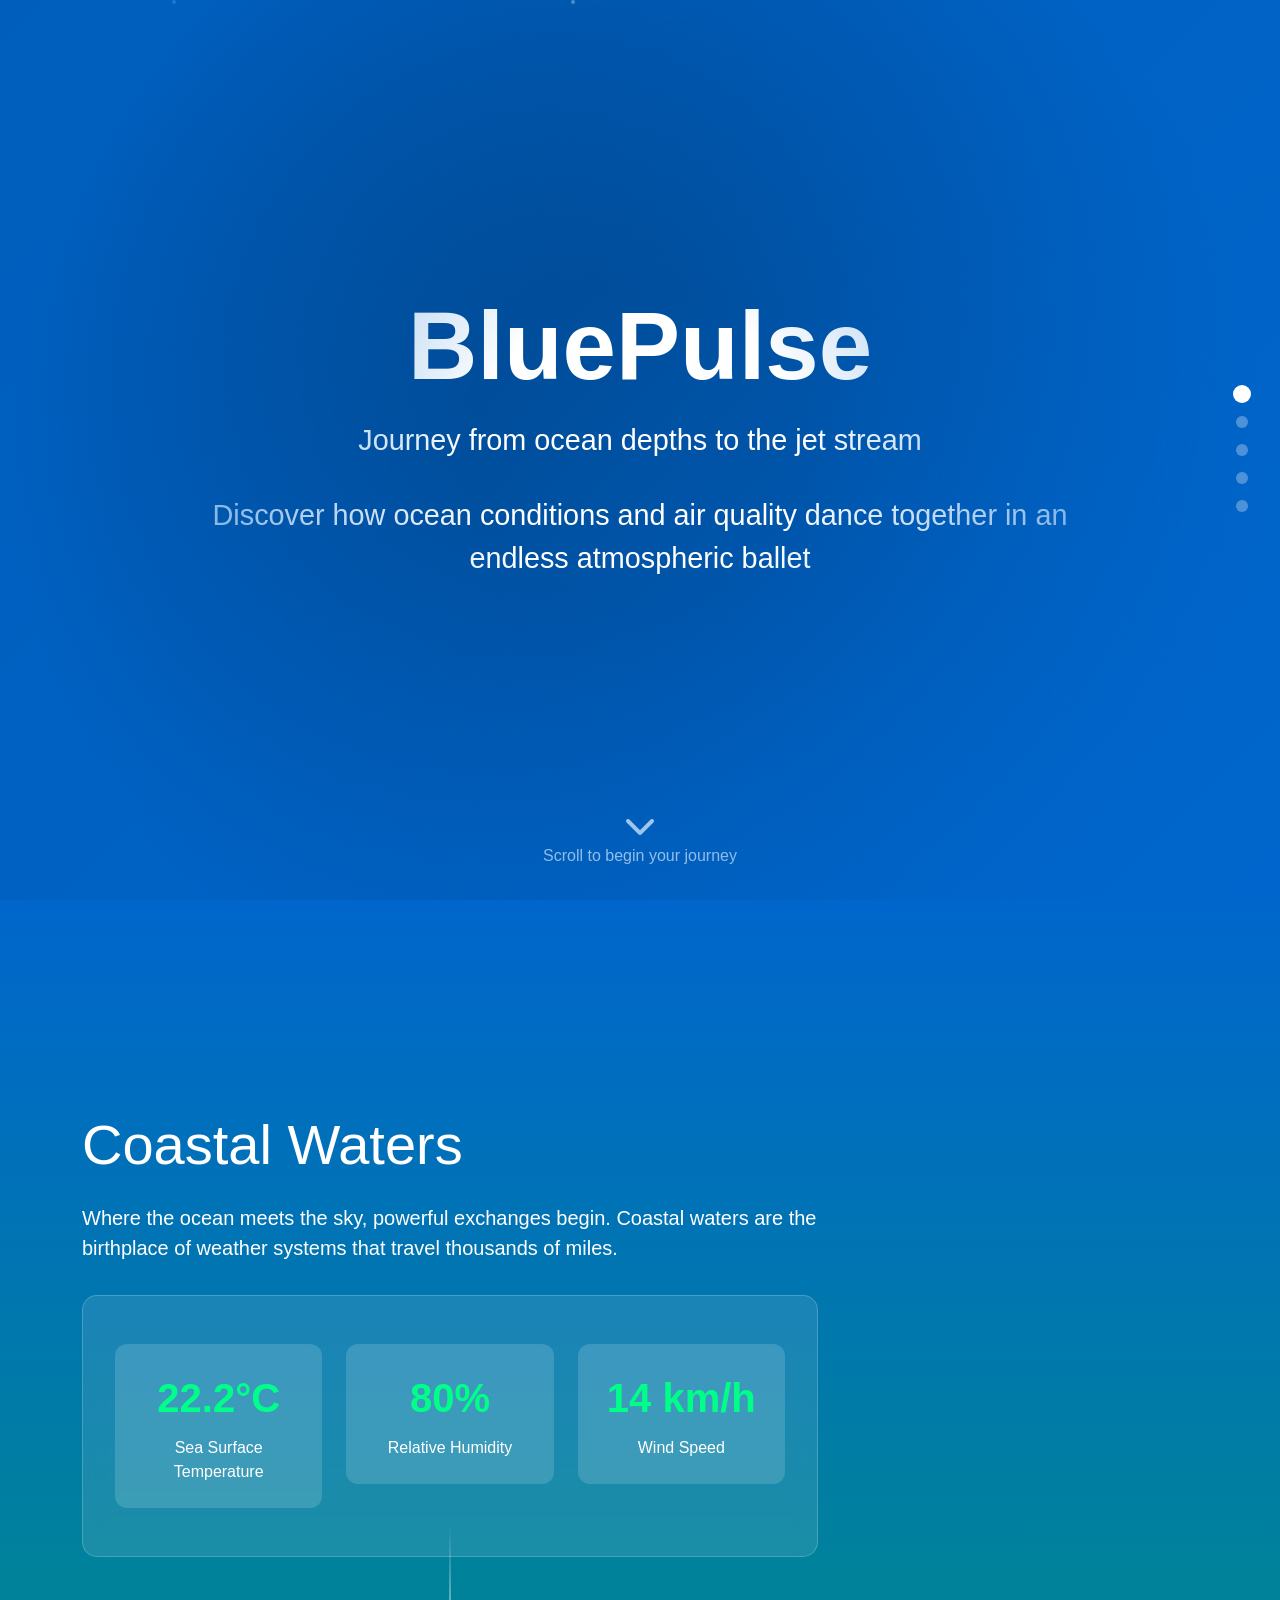
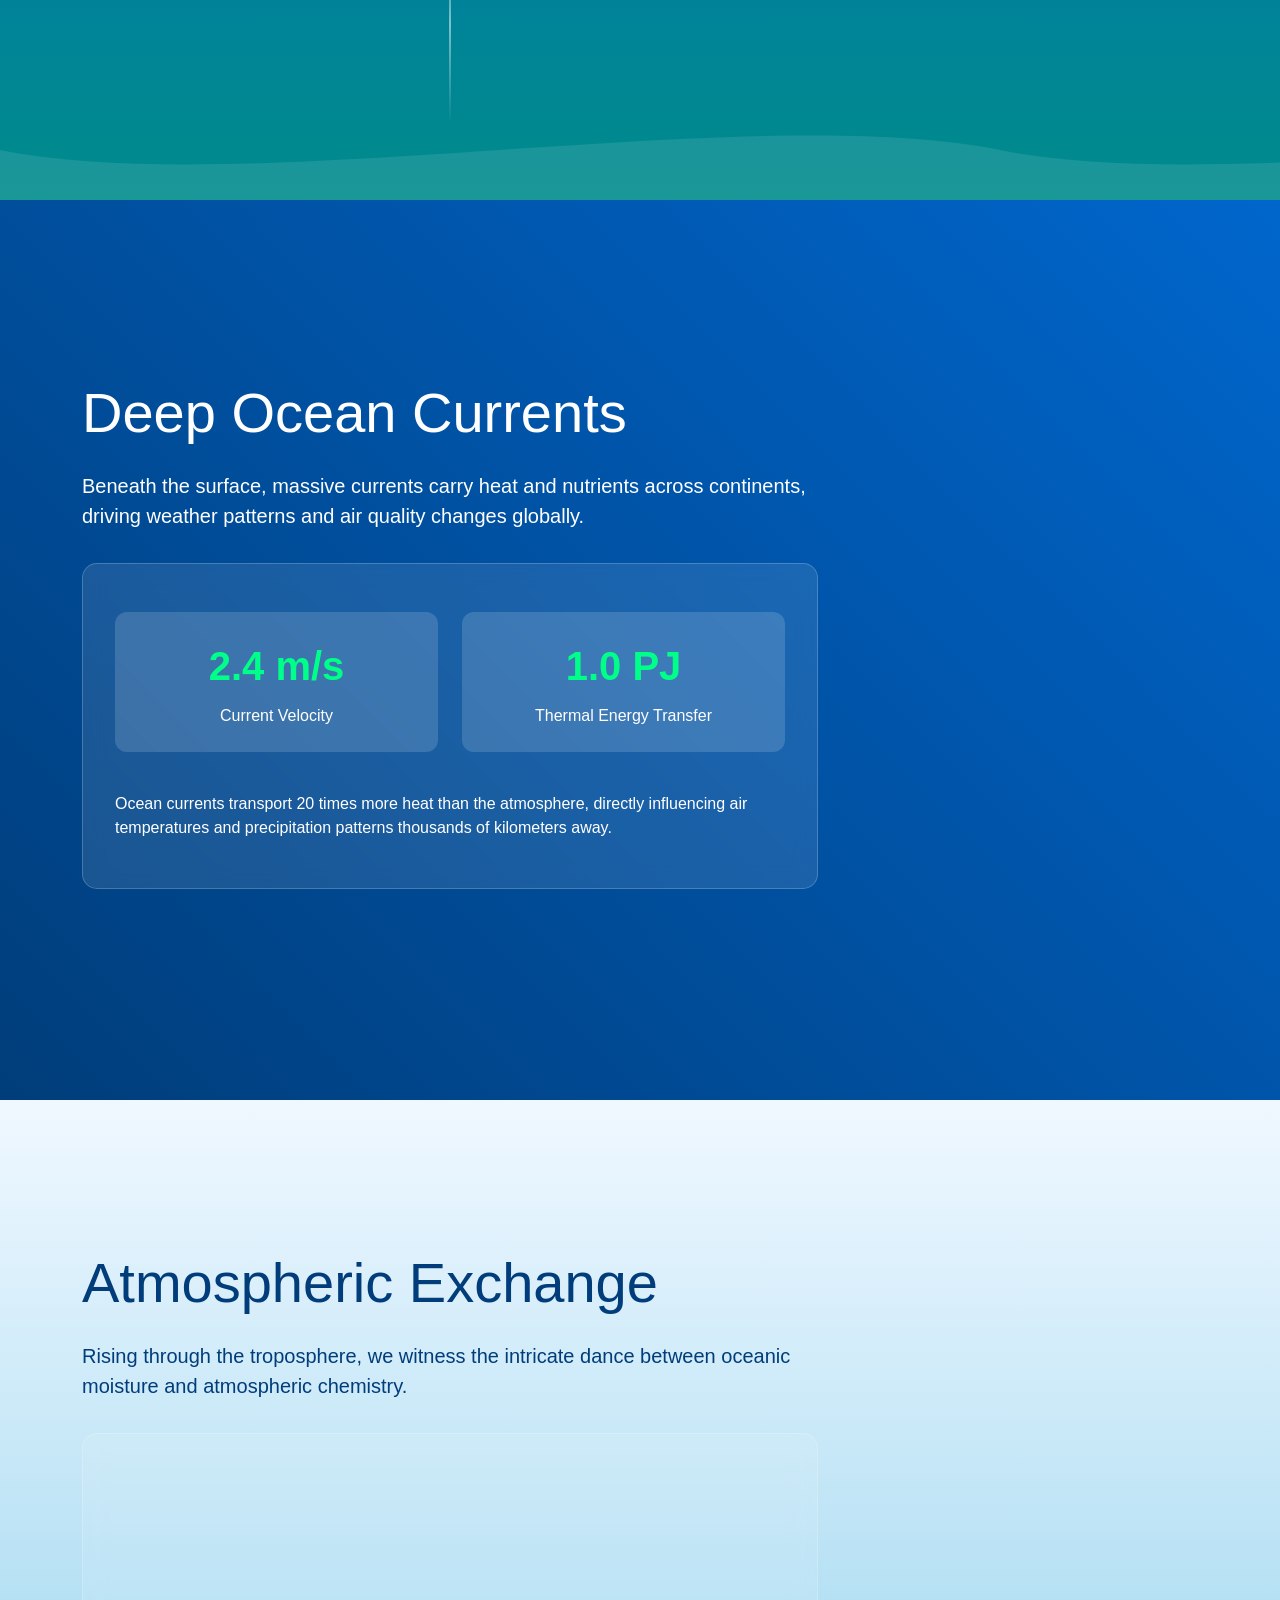
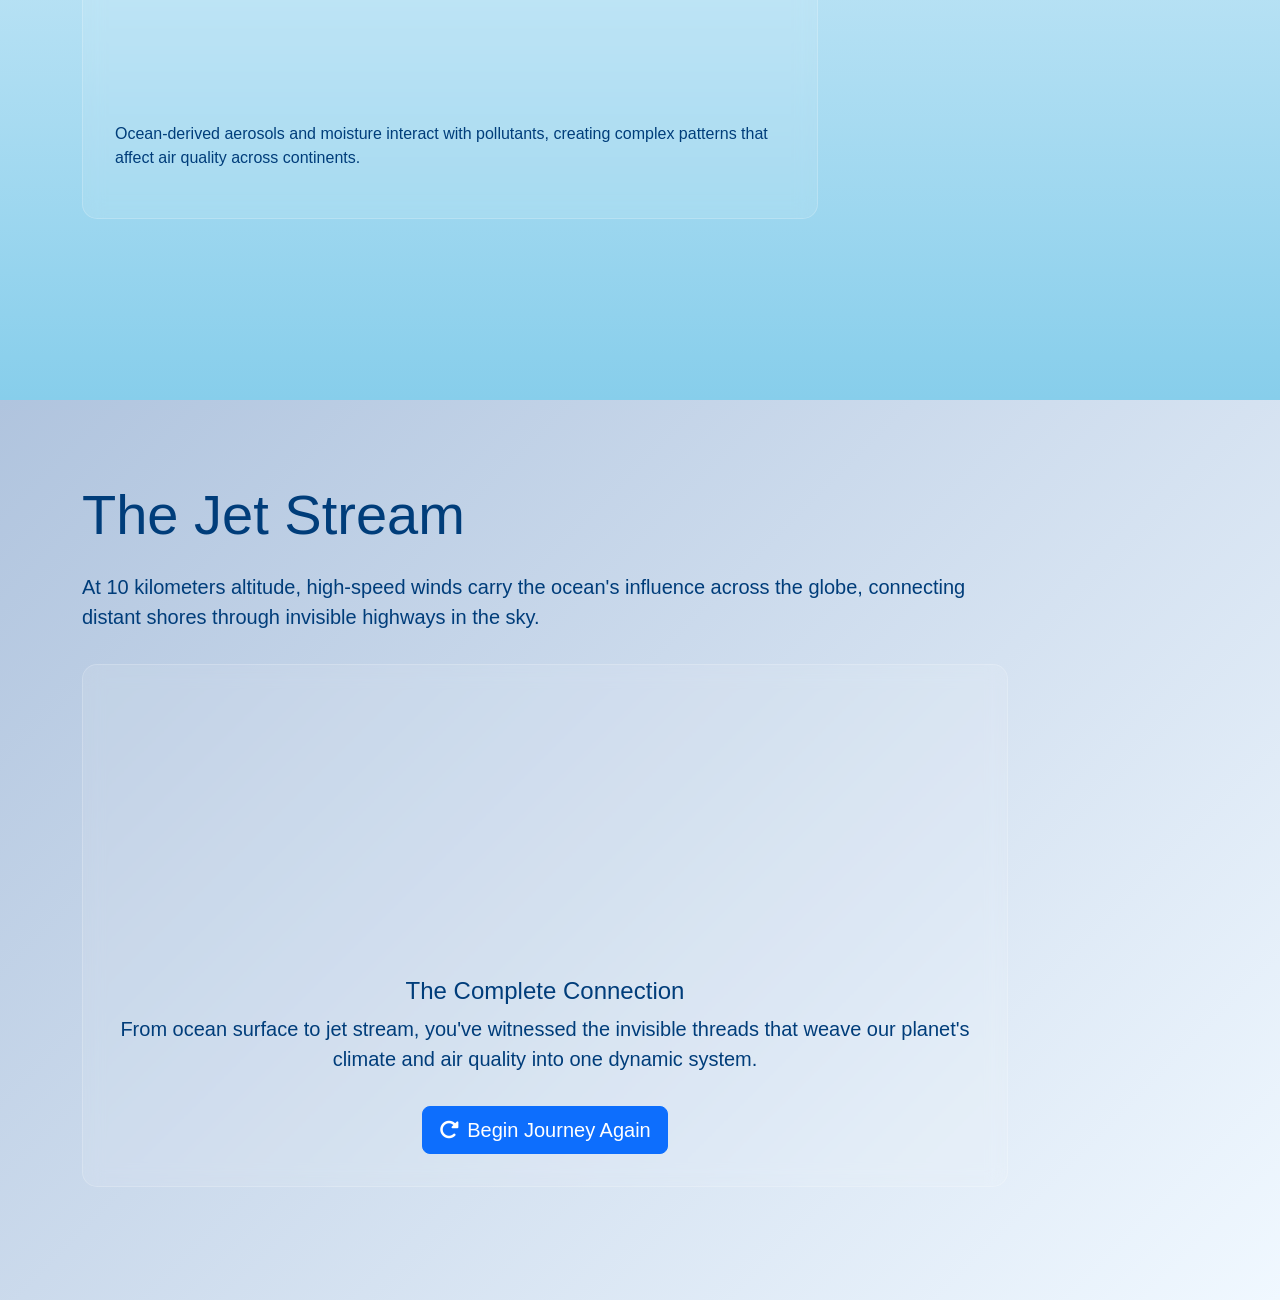
==== bluepulse-app.html @ 04c9ca3f "Add project files." ====
<!DOCTYPE html>
<html lang="en">
<head>
    <meta charset="UTF-8">
    <meta name="viewport" content="width=device-width, initial-scale=1.0">
    <title>BluePulse - Ocean to Atmosphere Journey</title>
    <link href="https://cdnjs.cloudflare.com/ajax/libs/bootstrap/5.3.2/css/bootstrap.min.css" rel="stylesheet">
    <link href="https://cdnjs.cloudflare.com/ajax/libs/font-awesome/6.4.0/css/all.min.css" rel="stylesheet">
    
    <style>
        :root {
            --ocean-blue: #0066cc;
            --deep-blue: #003d7a;
            --sky-blue: #87ceeb;
            --cloud-white: #f0f8ff;
            --wave-teal: #008b8b;
            --air-gray: #b0c4de;
        }

        * {
            margin: 0;
            padding: 0;
            box-sizing: border-box;
        }

        body {
            font-family: 'Segoe UI', Tahoma, Geneva, Verdana, sans-serif;
            overflow-x: hidden;
            background: linear-gradient(180deg, var(--deep-blue) 0%, var(--ocean-blue) 50%, var(--sky-blue) 100%);
        }

        .scroll-section {
            min-height: 100vh;
            display: flex;
            align-items: center;
            position: relative;
            padding: 2rem 0;
        }

        .hero-section {
            background: linear-gradient(135deg, var(--deep-blue) 0%, var(--ocean-blue) 100%);
            color: white;
            text-align: center;
            position: relative;
            overflow: hidden;
        }

        .hero-content h1 {
            font-size: clamp(2.5rem, 8vw, 6rem);
            font-weight: 700;
            margin-bottom: 1rem;
            animation: fadeInUp 1s ease-out;
        }

        .hero-content p {
            font-size: clamp(1.2rem, 3vw, 1.8rem);
            margin-bottom: 2rem;
            animation: fadeInUp 1s ease-out 0.3s both;
        }

        .floating-particles {
            position: absolute;
            width: 100%;
            height: 100%;
            overflow: hidden;
        }

        .particle {
            position: absolute;
            width: 4px;
            height: 4px;
            background: rgba(255, 255, 255, 0.6);
            border-radius: 50%;
            animation: float 6s infinite linear;
        }

        .coastline-section {
            background: linear-gradient(to bottom, var(--ocean-blue), var(--wave-teal));
            color: white;
        }

        .ocean-section {
            background: linear-gradient(45deg, var(--deep-blue), var(--ocean-blue));
            color: white;
        }

        .atmosphere-section {
            background: linear-gradient(to top, var(--sky-blue), var(--cloud-white));
            color: var(--deep-blue);
        }

        .jetstream-section {
            background: linear-gradient(135deg, var(--air-gray), var(--cloud-white));
            color: var(--deep-blue);
        }

        .data-visualization {
            background: rgba(255, 255, 255, 0.1);
            border-radius: 15px;
            padding: 2rem;
            margin: 2rem 0;
            backdrop-filter: blur(10px);
            border: 1px solid rgba(255, 255, 255, 0.2);
        }

        .wave-animation {
            position: absolute;
            bottom: 0;
            left: 0;
            width: 100%;
            height: 100px;
            background: url("data:image/svg+xml,%3Csvg xmlns='http://www.w3.org/2000/svg' viewBox='0 0 1200 120'%3E%3Cpath d='M0,60 C300,120 900,0 1200,60 L1200,120 L0,120 Z' fill='rgba(255,255,255,0.1)'/%3E%3C/svg%3E") repeat-x;
            animation: wave 3s ease-in-out infinite;
        }

        .progress-indicator {
            position: fixed;
            top: 50%;
            right: 2rem;
            transform: translateY(-50%);
            z-index: 1000;
            display: flex;
            flex-direction: column;
            gap: 1rem;
        }

        .progress-dot {
            width: 12px;
            height: 12px;
            border-radius: 50%;
            background: rgba(255, 255, 255, 0.3);
            transition: all 0.3s ease;
            cursor: pointer;
        }

        .progress-dot.active {
            background: white;
            transform: scale(1.5);
        }

        .metric-card {
            background: rgba(255, 255, 255, 0.15);
            border-radius: 12px;
            padding: 1.5rem;
            margin: 1rem 0;
            text-align: center;
            transform: translateY(20px);
            opacity: 0;
            transition: all 0.6s ease;
        }

        .metric-card.visible {
            transform: translateY(0);
            opacity: 1;
        }

        .metric-value {
            font-size: 2.5rem;
            font-weight: bold;
            margin-bottom: 0.5rem;
        }

        .flying-transition {
            position: fixed;
            top: 0;
            left: 0;
            width: 100%;
            height: 100%;
            background: radial-gradient(circle, transparent 20%, rgba(0, 102, 204, 0.8) 80%);
            pointer-events: none;
            opacity: 0;
            transition: opacity 0.5s ease;
            z-index: 999;
        }

        .flying-transition.active {
            opacity: 1;
        }

        .scroll-prompt {
            position: absolute;
            bottom: 2rem;
            left: 50%;
            transform: translateX(-50%);
            color: white;
            text-align: center;
            animation: bounce 2s infinite;
        }

        .connection-line {
            position: absolute;
            width: 2px;
            height: 200px;
            background: linear-gradient(to bottom, transparent, rgba(255, 255, 255, 0.5), transparent);
            left: 50%;
            transform: translateX(-50%);
            animation: pulse 2s infinite;
        }

        @keyframes fadeInUp {
            from {
                opacity: 0;
                transform: translateY(30px);
            }
            to {
                opacity: 1;
                transform: translateY(0);
            }
        }

        @keyframes float {
            0% {
                transform: translateY(100vh) rotate(0deg);
                opacity: 0;
            }
            10% {
                opacity: 1;
            }
            90% {
                opacity: 1;
            }
            100% {
                transform: translateY(-100px) rotate(360deg);
                opacity: 0;
            }
        }

        @keyframes wave {
            0%, 100% {
                transform: translateX(0);
            }
            50% {
                transform: translateX(-20px);
            }
        }

        @keyframes bounce {
            0%, 20%, 50%, 80%, 100% {
                transform: translateX(-50%) translateY(0);
            }
            40% {
                transform: translateX(-50%) translateY(-10px);
            }
            60% {
                transform: translateX(-50%) translateY(-5px);
            }
        }

        @keyframes pulse {
            0%, 100% {
                opacity: 0.5;
                transform: translateX(-50%) scaleY(1);
            }
            50% {
                opacity: 1;
                transform: translateX(-50%) scaleY(1.1);
            }
        }

        @media (max-width: 768px) {
            .progress-indicator {
                right: 1rem;
            }
            
            .data-visualization {
                padding: 1rem;
                margin: 1rem 0;
            }
            
            .metric-card {
                padding: 1rem;
            }
            
            .metric-value {
                font-size: 2rem;
            }
        }
    </style>
</head>
<body>
    <!-- Flying Transition Effect -->
    <div class="flying-transition" id="flyingTransition"></div>

    <!-- Progress Indicator -->
    <div class="progress-indicator" id="progressIndicator">
        <div class="progress-dot active" data-section="0"></div>
        <div class="progress-dot" data-section="1"></div>
        <div class="progress-dot" data-section="2"></div>
        <div class="progress-dot" data-section="3"></div>
        <div class="progress-dot" data-section="4"></div>
    </div>

    <!-- Hero Section -->
    <section class="scroll-section hero-section" id="section-0">
        <div class="floating-particles" id="particles"></div>
        <div class="container">
            <div class="row justify-content-center">
                <div class="col-lg-10">
                    <div class="hero-content">
                        <h1>BluePulse</h1>
                        <p>Journey from ocean depths to the jet stream</p>
                        <p class="lead">Discover how ocean conditions and air quality dance together in an endless atmospheric ballet</p>
                        <div class="scroll-prompt">
                            <i class="fas fa-chevron-down fa-2x"></i>
                            <div>Scroll to begin your journey</div>
                        </div>
                    </div>
                </div>
            </div>
        </div>
    </section>

    <!-- Coastline Section -->
    <section class="scroll-section coastline-section" id="section-1">
        <div class="wave-animation"></div>
        <div class="container">
            <div class="row">
                <div class="col-lg-8">
                    <h2 class="display-4 mb-4">Coastal Waters</h2>
                    <p class="lead">Where the ocean meets the sky, powerful exchanges begin. Coastal waters are the birthplace of weather systems that travel thousands of miles.</p>
                    
                    <div class="data-visualization">
                        <div class="row">
                            <div class="col-md-4">
                                <div class="metric-card" data-animate="coastline">
                                    <div class="metric-value" id="seaTemp">22.5°C</div>
                                    <div>Sea Surface Temperature</div>
                                </div>
                            </div>
                            <div class="col-md-4">
                                <div class="metric-card" data-animate="coastline">
                                    <div class="metric-value" id="humidity">78%</div>
                                    <div>Relative Humidity</div>
                                </div>
                            </div>
                            <div class="col-md-4">
                                <div class="metric-card" data-animate="coastline">
                                    <div class="metric-value" id="windSpeed">12 km/h</div>
                                    <div>Wind Speed</div>
                                </div>
                            </div>
                        </div>
                        <div class="connection-line"></div>
                    </div>
                </div>
            </div>
        </div>
    </section>

    <!-- Ocean Section -->
    <section class="scroll-section ocean-section" id="section-2">
        <div class="container">
            <div class="row">
                <div class="col-lg-8">
                    <h2 class="display-4 mb-4">Deep Ocean Currents</h2>
                    <p class="lead">Beneath the surface, massive currents carry heat and nutrients across continents, driving weather patterns and air quality changes globally.</p>
                    
                    <div class="data-visualization">
                        <div class="row">
                            <div class="col-md-6">
                                <div class="metric-card" data-animate="ocean">
                                    <div class="metric-value" id="currentSpeed">2.3 m/s</div>
                                    <div>Current Velocity</div>
                                </div>
                            </div>
                            <div class="col-md-6">
                                <div class="metric-card" data-animate="ocean">
                                    <div class="metric-value" id="thermalEnergy">1.2 PJ</div>
                                    <div>Thermal Energy Transfer</div>
                                </div>
                            </div>
                        </div>
                        <p class="mt-4">Ocean currents transport 20 times more heat than the atmosphere, directly influencing air temperatures and precipitation patterns thousands of kilometers away.</p>
                    </div>
                </div>
            </div>
        </div>
    </section>

    <!-- Atmosphere Section -->
    <section class="scroll-section atmosphere-section" id="section-3">
        <div class="container">
            <div class="row">
                <div class="col-lg-8">
                    <h2 class="display-4 mb-4">Atmospheric Exchange</h2>
                    <p class="lead">Rising through the troposphere, we witness the intricate dance between oceanic moisture and atmospheric chemistry.</p>
                    
                    <div class="data-visualization">
                        <div class="row">
                            <div class="col-md-4">
                                <div class="metric-card" data-animate="atmosphere">
                                    <div class="metric-value" id="pm25">18 μg/m³</div>
                                    <div>PM2.5 Concentration</div>
                                </div>
                            </div>
                            <div class="col-md-4">
                                <div class="metric-card" data-animate="atmosphere">
                                    <div class="metric-value" id="ozone">65 ppb</div>
                                    <div>Ground-level Ozone</div>
                                </div>
                            </div>
                            <div class="col-md-4">
                                <div class="metric-card" data-animate="atmosphere">
                                    <div class="metric-value" id="pressure">1013 hPa</div>
                                    <div>Atmospheric Pressure</div>
                                </div>
                            </div>
                        </div>
                        <p class="mt-4">Ocean-derived aerosols and moisture interact with pollutants, creating complex patterns that affect air quality across continents.</p>
                    </div>
                </div>
            </div>
        </div>
    </section>

    <!-- Jet Stream Section -->
    <section class="scroll-section jetstream-section" id="section-4">
        <div class="container">
            <div class="row">
                <div class="col-lg-10">
                    <h2 class="display-4 mb-4">The Jet Stream</h2>
                    <p class="lead">At 10 kilometers altitude, high-speed winds carry the ocean's influence across the globe, connecting distant shores through invisible highways in the sky.</p>
                    
                    <div class="data-visualization">
                        <div class="row">
                            <div class="col-md-3">
                                <div class="metric-card" data-animate="jetstream">
                                    <div class="metric-value" id="jetSpeed">180 km/h</div>
                                    <div>Jet Stream Velocity</div>
                                </div>
                            </div>
                            <div class="col-md-3">
                                <div class="metric-card" data-animate="jetstream">
                                    <div class="metric-value" id="altitude">10.5 km</div>
                                    <div>Altitude</div>
                                </div>
                            </div>
                            <div class="col-md-3">
                                <div class="metric-card" data-animate="jetstream">
                                    <div class="metric-value" id="transport">50 Mt</div>
                                    <div>Daily Mass Transport</div>
                                </div>
                            </div>
                            <div class="col-md-3">
                                <div class="metric-card" data-animate="jetstream">
                                    <div class="metric-value" id="globalCoverage">95%</div>
                                    <div>Global Coverage</div>
                                </div>
                            </div>
                        </div>
                        <div class="mt-5 text-center">
                            <h4>The Complete Connection</h4>
                            <p class="lead">From ocean surface to jet stream, you've witnessed the invisible threads that weave our planet's climate and air quality into one dynamic system.</p>
                            <button class="btn btn-primary btn-lg mt-3" onclick="restartJourney()">
                                <i class="fas fa-redo-alt me-2"></i>Begin Journey Again
                            </button>
                        </div>
                    </div>
                </div>
            </div>
        </div>
    </section>

    <script src="https://cdnjs.cloudflare.com/ajax/libs/bootstrap/5.3.2/js/bootstrap.bundle.min.js"></script>
    
    <script>
        class BluePulseApp {
            constructor() {
                this.currentSection = 0;
                this.sections = document.querySelectorAll('.scroll-section');
                this.progressDots = document.querySelectorAll('.progress-dot');
                this.flyingTransition = document.getElementById('flyingTransition');
                this.isTransitioning = false;
                
                this.init();
            }

            init() {
                this.createParticles();
                this.setupScrollListeners();
                this.setupProgressIndicator();
                this.animateMetrics();
                this.updateDataValues();
                
                // Start data animation interval
                setInterval(() => this.updateDataValues(), 3000);
            }

            createParticles() {
                const particlesContainer = document.getElementById('particles');
                const particleCount = window.innerWidth < 768 ? 30 : 60;

                for (let i = 0; i < particleCount; i++) {
                    setTimeout(() => {
                        const particle = document.createElement('div');
                        particle.className = 'particle';
                        particle.style.left = Math.random() * 100 + '%';
                        particle.style.animationDelay = Math.random() * 6 + 's';
                        particle.style.animationDuration = (4 + Math.random() * 4) + 's';
                        particlesContainer.appendChild(particle);
                    }, i * 100);
                }
            }

            setupScrollListeners() {
                let ticking = false;
                
                window.addEventListener('scroll', () => {
                    if (!ticking) {
                        requestAnimationFrame(() => {
                            this.handleScroll();
                            ticking = false;
                        });
                        ticking = true;
                    }
                });

                // Smooth scrolling for mobile
                window.addEventListener('touchmove', this.handleScroll.bind(this), { passive: true });
            }

            handleScroll() {
                if (this.isTransitioning) return;

                const scrollPosition = window.pageYOffset;
                const windowHeight = window.innerHeight;
                const totalHeight = document.documentElement.scrollHeight - windowHeight;
                
                // Calculate current section based on scroll position
                const newSection = Math.min(
                    Math.floor((scrollPosition / totalHeight) * this.sections.length),
                    this.sections.length - 1
                );

                if (newSection !== this.currentSection) {
                    this.transitionToSection(newSection);
                }

                // Update progress indicator
                this.updateProgressIndicator(scrollPosition / totalHeight);
                
                // Animate visible metric cards
                this.animateVisibleCards();
            }

            transitionToSection(newSection) {
                if (this.isTransitioning) return;
                
                this.isTransitioning = true;
                this.currentSection = newSection;

                // Flying transition effect
                this.flyingTransition.classList.add('active');
                
                setTimeout(() => {
                    this.flyingTransition.classList.remove('active');
                    this.isTransitioning = false;
                }, 500);

                // Update progress dots
                this.progressDots.forEach((dot, index) => {
                    dot.classList.toggle('active', index === newSection);
                });
            }

            setupProgressIndicator() {
                this.progressDots.forEach((dot, index) => {
                    dot.addEventListener('click', () => {
                        this.scrollToSection(index);
                    });
                });
            }

            scrollToSection(sectionIndex) {
                const section = this.sections[sectionIndex];
                section.scrollIntoView({ behavior: 'smooth' });
            }

            updateProgressIndicator(progress) {
                const totalSections = this.sections.length;
                const currentSectionProgress = progress * totalSections;
                
                this.progressDots.forEach((dot, index) => {
                    const isActive = index <= currentSectionProgress;
                    dot.style.opacity = isActive ? '1' : '0.3';
                    dot.style.transform = index === Math.floor(currentSectionProgress) 
                        ? 'scale(1.5)' : 'scale(1)';
                });
            }

            animateVisibleCards() {
                const cards = document.querySelectorAll('.metric-card');
                
                cards.forEach(card => {
                    const rect = card.getBoundingClientRect();
                    const isVisible = rect.top < window.innerHeight && rect.bottom > 0;
                    
                    if (isVisible) {
                        card.classList.add('visible');
                    }
                });
            }

            animateMetrics() {
                // Initial animation for all metric cards
                setTimeout(() => {
                    this.animateVisibleCards();
                }, 1000);
            }

            updateDataValues() {
                // Simulate real-time data updates with realistic variations
                const updates = {
                    seaTemp: () => (22.5 + (Math.random() - 0.5) * 2).toFixed(1) + '°C',
                    humidity: () => Math.floor(75 + Math.random() * 10) + '%',
                    windSpeed: () => Math.floor(10 + Math.random() * 8) + ' km/h',
                    currentSpeed: () => (2.0 + Math.random() * 0.8).toFixed(1) + ' m/s',
                    thermalEnergy: () => (1.0 + Math.random() * 0.5).toFixed(1) + ' PJ',
                    pm25: () => Math.floor(15 + Math.random() * 10) + ' μg/m³',
                    ozone: () => Math.floor(60 + Math.random() * 15) + ' ppb',
                    pressure: () => Math.floor(1008 + Math.random() * 10) + ' hPa',
                    jetSpeed: () => Math.floor(160 + Math.random() * 40) + ' km/h',
                    altitude: () => (10.2 + Math.random() * 0.6).toFixed(1) + ' km',
                    transport: () => Math.floor(45 + Math.random() * 15) + ' Mt',
                    globalCoverage: () => Math.floor(92 + Math.random() * 6) + '%'
                };

                Object.entries(updates).forEach(([id, updateFn]) => {
                    const element = document.getElementById(id);
                    if (element) {
                        element.textContent = updateFn();
                        element.style.transition = 'color 0.3s ease';
                        element.style.color = '#00ff88';
                        setTimeout(() => {
                            element.style.color = '';
                        }, 300);
                    }
                });
            }

            restartJourney() {
                window.scrollTo({ top: 0, behavior: 'smooth' });
                this.currentSection = 0;
                this.updateProgressIndicator(0);
            }
        }

        // Global restart function
        function restartJourney() {
            window.scrollTo({ top: 0, behavior: 'smooth' });
        }

        // Initialize app when DOM is loaded
        document.addEventListener('DOMContentLoaded', () => {
            const app = new BluePulseApp();
            
            // Expose restart function globally
            window.restartJourney = () => app.restartJourney();
        });

        // Handle window resize
        window.addEventListener('resize', () => {
            // Recreate particles for responsive design
            const particlesContainer = document.getElementById('particles');
            if (particlesContainer) {
                particlesContainer.innerHTML = '';
                setTimeout(() => {
                    const app = new BluePulseApp();
                }, 100);
            }
        });

        // Optimize performance for mobile
        if ('ontouchstart' in window) {
            document.body.style.overflowX = 'hidden';
            
            // Reduce particle count on mobile
            const style = document.createElement('style');
            style.textContent = `
                @media (max-width: 768px) {
                    .particle { animation-duration: 8s !important; }
                    .wave-animation { animation-duration: 4s !important; }
                }
            `;
            document.head.appendChild(style);
        }
    </script>
</body>
</html>
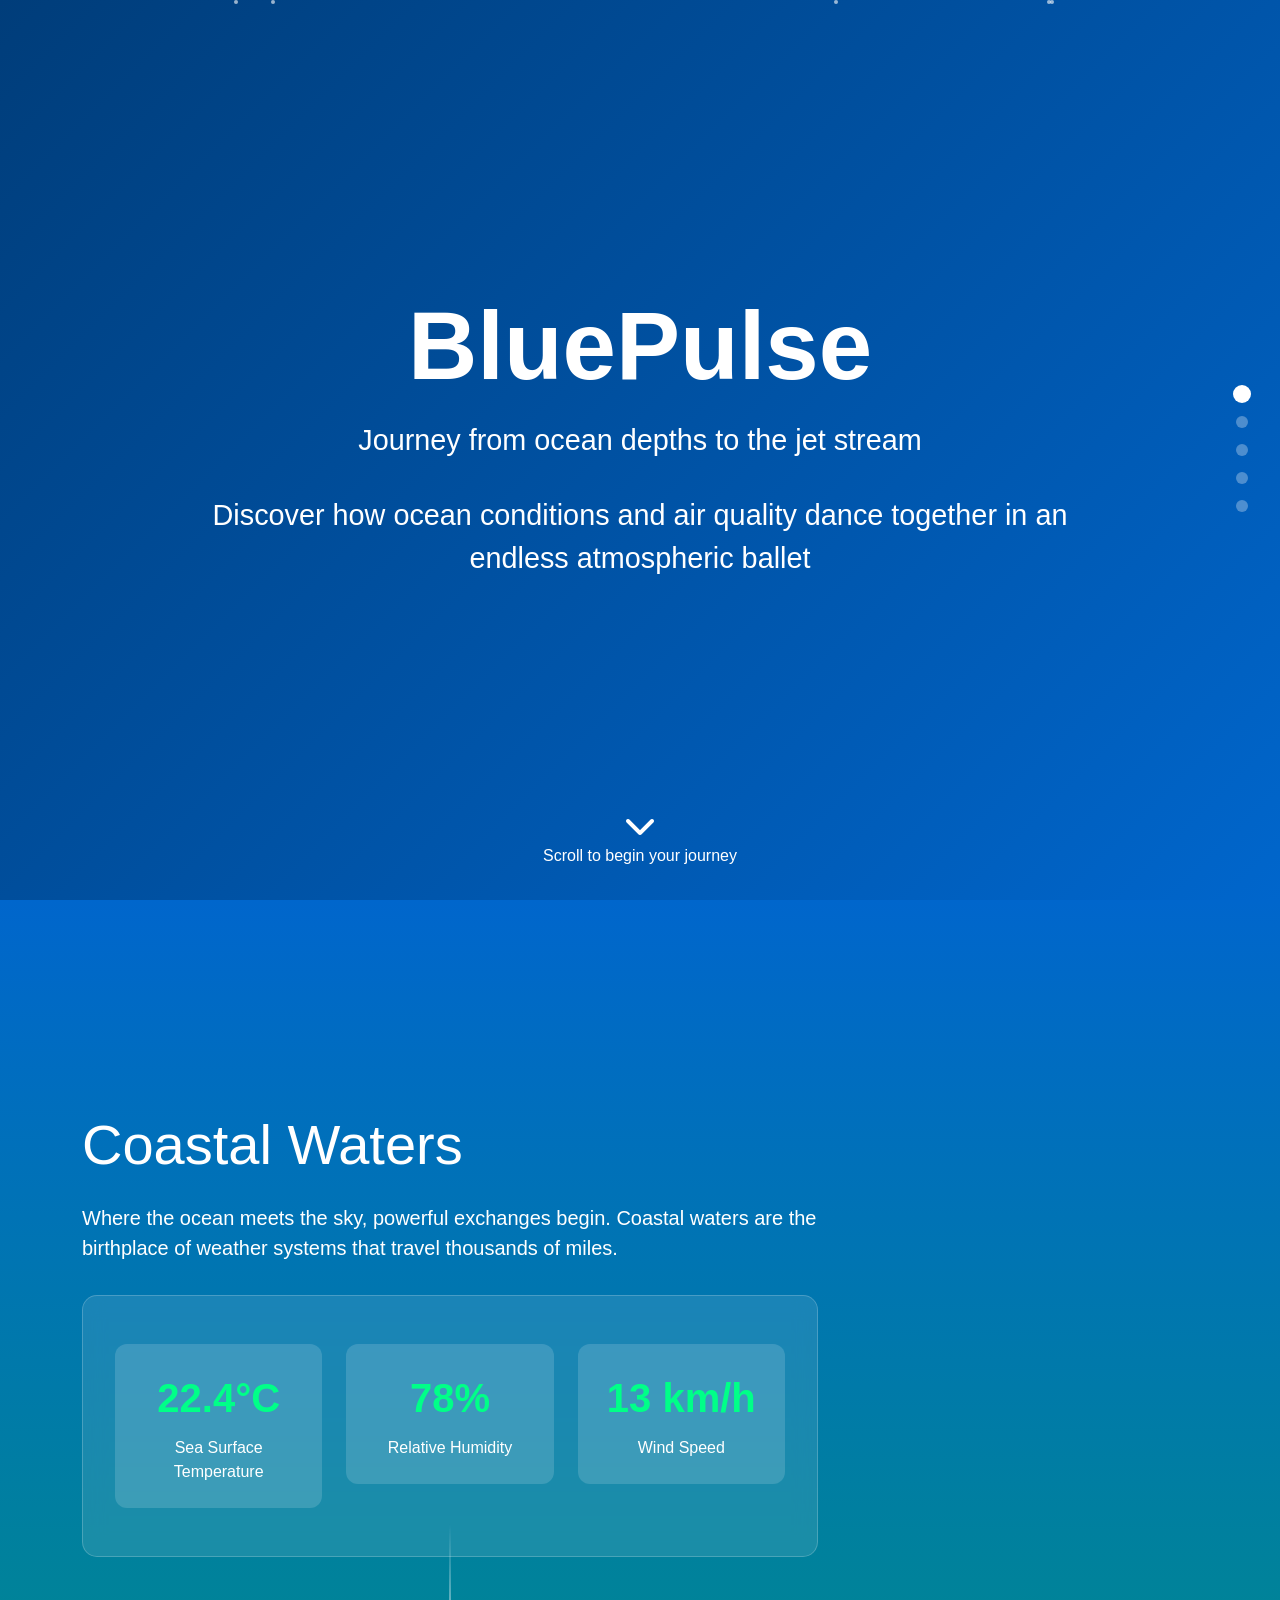
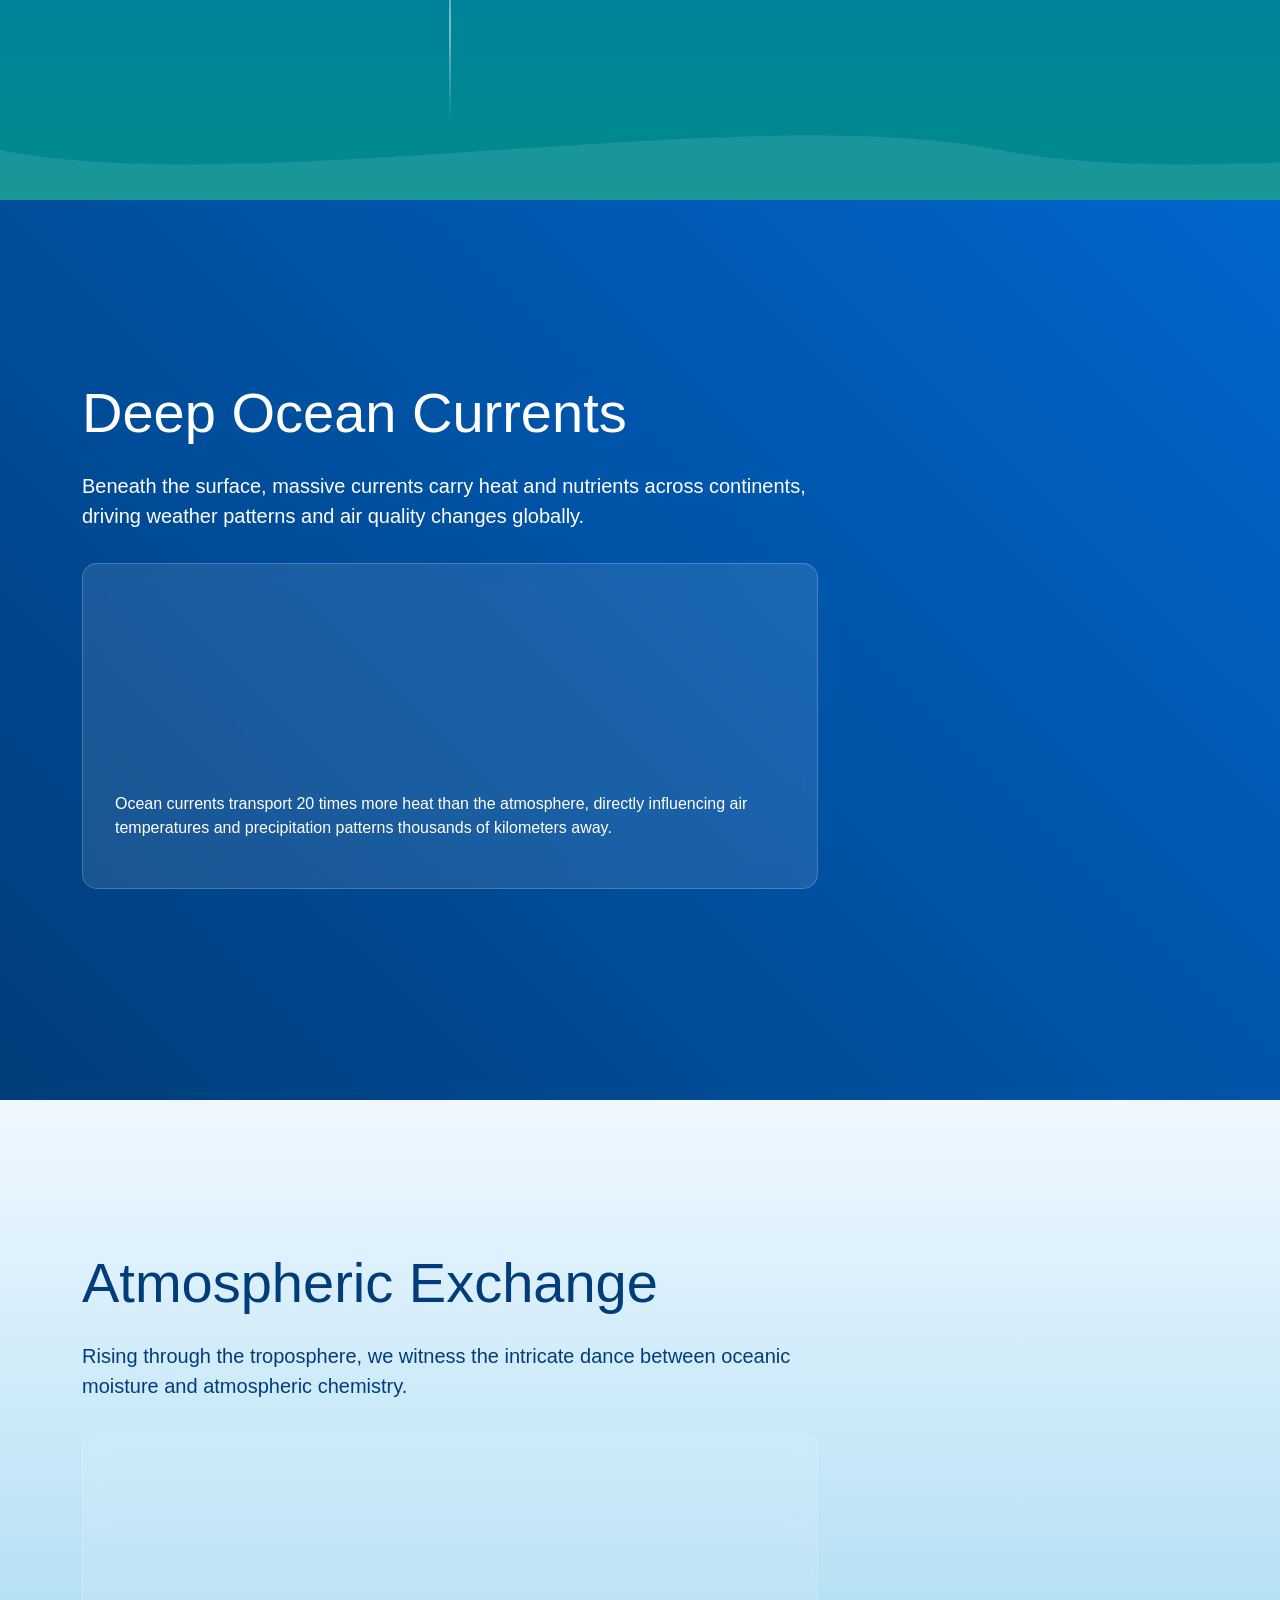
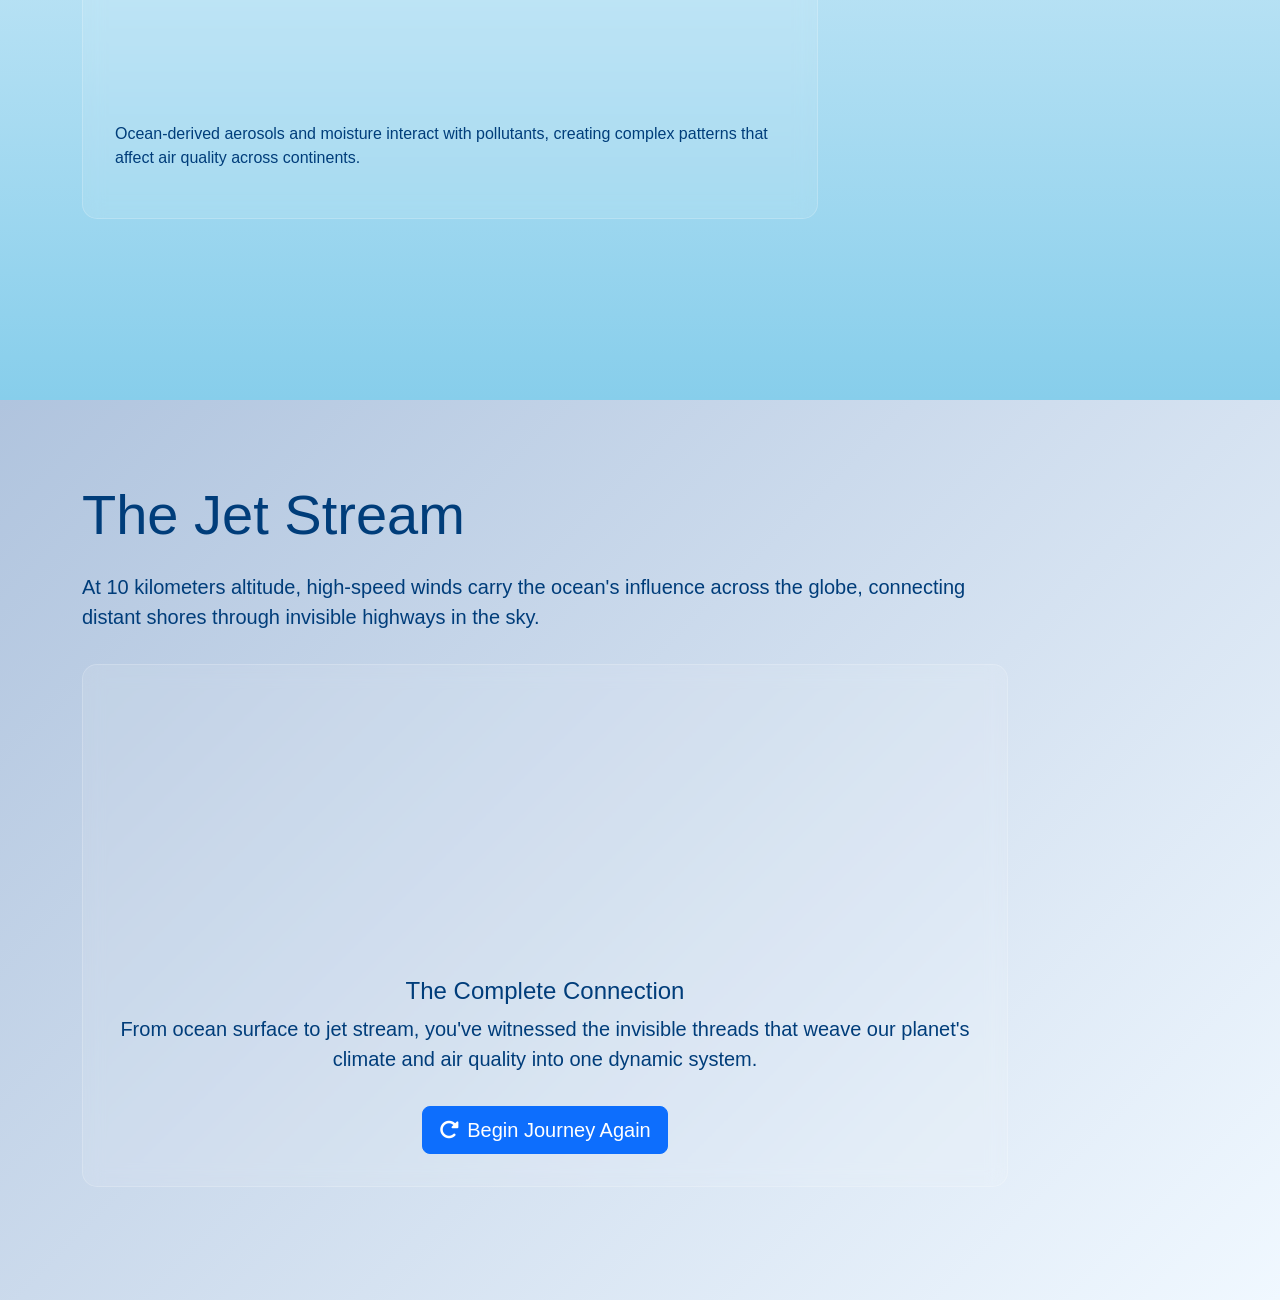
==== commit a6c191c1: "initial changes" ====
--- a/bluepulse-app.html
+++ b/bluepulse-app.html
@@ -7,6 +7,7 @@
     <link href="https://cdnjs.cloudflare.com/ajax/libs/bootstrap/5.3.2/css/bootstrap.min.css" rel="stylesheet">
     <link href="https://cdnjs.cloudflare.com/ajax/libs/font-awesome/6.4.0/css/all.min.css" rel="stylesheet">
     
+
     <style>
         :root {
             --ocean-blue: #0066cc;
